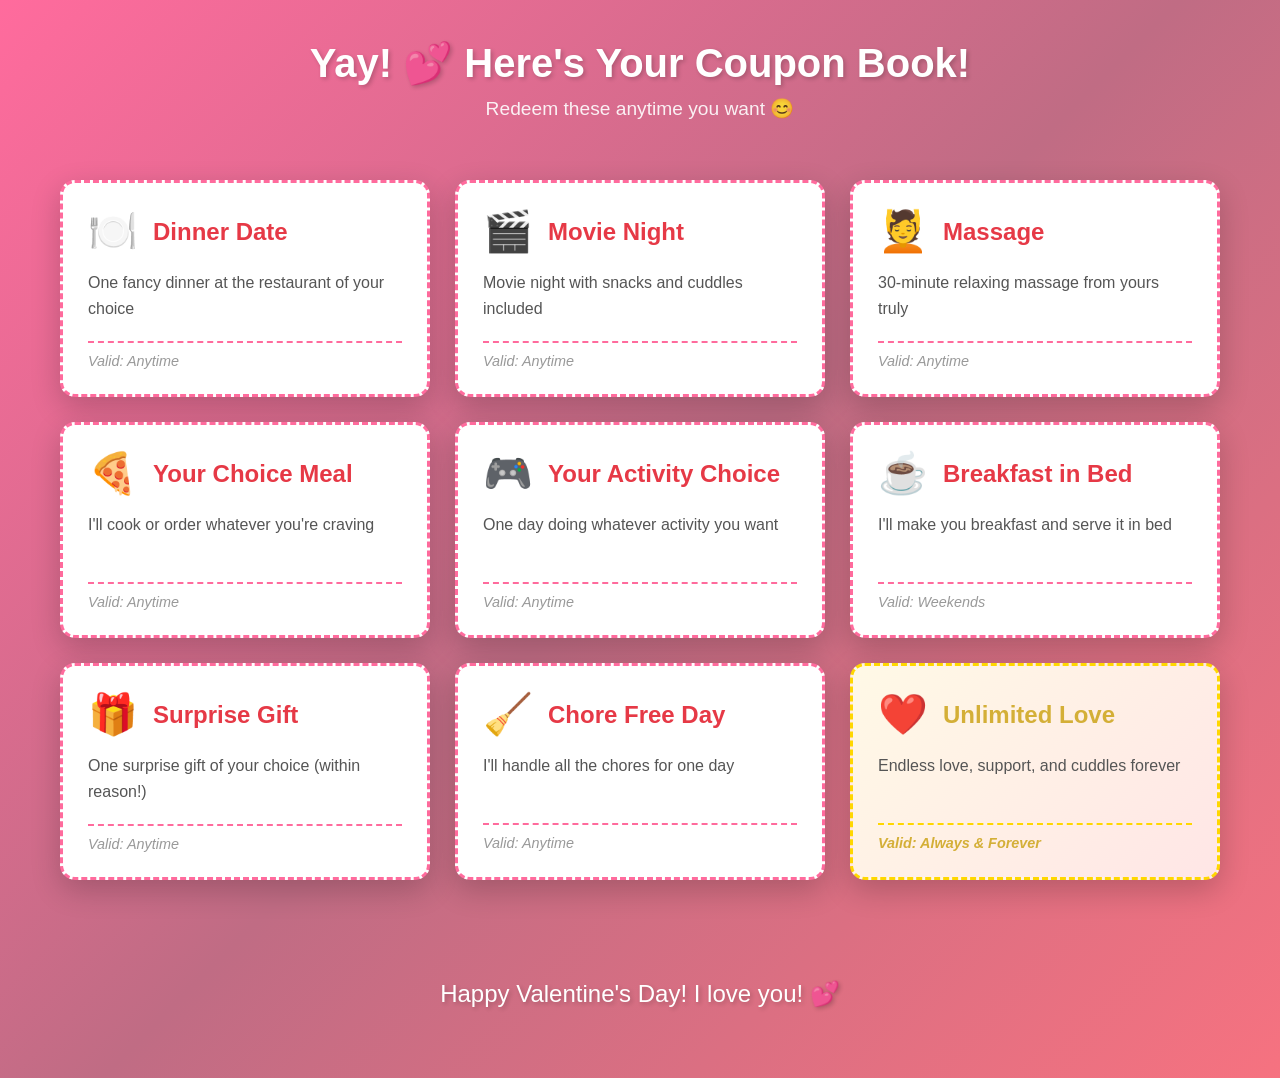
==== coupons.html @ fb4bc297 "Initial commit: Valentine's Day website with coupon book" ====
<!DOCTYPE html>
<html lang="en">
<head>
    <meta charset="UTF-8">
    <meta name="viewport" content="width=device-width, initial-scale=1.0">
    <title>Your Valentine's Coupon Book 💕</title>
    <link rel="stylesheet" href="coupon-styles.css">
</head>
<body>
    <div class="header">
        <h1>Yay! 💕 Here's Your Coupon Book!</h1>
        <p class="subtitle">Redeem these anytime you want 😊</p>
    </div>

    <div class="coupon-container">
        <div class="coupon">
            <div class="coupon-header">
                <span class="coupon-icon">🍽️</span>
                <h2>Dinner Date</h2>
            </div>
            <p class="coupon-description">One fancy dinner at the restaurant of your choice</p>
            <div class="coupon-footer">Valid: Anytime</div>
        </div>

        <div class="coupon">
            <div class="coupon-header">
                <span class="coupon-icon">🎬</span>
                <h2>Movie Night</h2>
            </div>
            <p class="coupon-description">Movie night with snacks and cuddles included</p>
            <div class="coupon-footer">Valid: Anytime</div>
        </div>

        <div class="coupon">
            <div class="coupon-header">
                <span class="coupon-icon">💆</span>
                <h2>Massage</h2>
            </div>
            <p class="coupon-description">30-minute relaxing massage from yours truly</p>
            <div class="coupon-footer">Valid: Anytime</div>
        </div>

        <div class="coupon">
            <div class="coupon-header">
                <span class="coupon-icon">🍕</span>
                <h2>Your Choice Meal</h2>
            </div>
            <p class="coupon-description">I'll cook or order whatever you're craving</p>
            <div class="coupon-footer">Valid: Anytime</div>
        </div>

        <div class="coupon">
            <div class="coupon-header">
                <span class="coupon-icon">🎮</span>
                <h2>Your Activity Choice</h2>
            </div>
            <p class="coupon-description">One day doing whatever activity you want</p>
            <div class="coupon-footer">Valid: Anytime</div>
        </div>

        <div class="coupon">
            <div class="coupon-header">
                <span class="coupon-icon">☕</span>
                <h2>Breakfast in Bed</h2>
            </div>
            <p class="coupon-description">I'll make you breakfast and serve it in bed</p>
            <div class="coupon-footer">Valid: Weekends</div>
        </div>

        <div class="coupon">
            <div class="coupon-header">
                <span class="coupon-icon">🎁</span>
                <h2>Surprise Gift</h2>
            </div>
            <p class="coupon-description">One surprise gift of your choice (within reason!)</p>
            <div class="coupon-footer">Valid: Anytime</div>
        </div>

        <div class="coupon">
            <div class="coupon-header">
                <span class="coupon-icon">🧹</span>
                <h2>Chore Free Day</h2>
            </div>
            <p class="coupon-description">I'll handle all the chores for one day</p>
            <div class="coupon-footer">Valid: Anytime</div>
        </div>

        <div class="coupon special-coupon">
            <div class="coupon-header">
                <span class="coupon-icon">❤️</span>
                <h2>Unlimited Love</h2>
            </div>
            <p class="coupon-description">Endless love, support, and cuddles forever</p>
            <div class="coupon-footer">Valid: Always & Forever</div>
        </div>
    </div>

    <div class="footer-message">
        <p>Happy Valentine's Day! I love you! 💕</p>
    </div>
</body>
</html>
---- coupon-styles.css ----
* {
    margin: 0;
    padding: 0;
    box-sizing: border-box;
}

body {
    font-family: 'Segoe UI', Tahoma, Geneva, Verdana, sans-serif;
    background: linear-gradient(135deg, #ff6b9d 0%, #c06c84 50%, #f67280 100%);
    min-height: 100vh;
    padding: 40px 20px;
}

.header {
    text-align: center;
    color: white;
    margin-bottom: 40px;
    animation: fadeInDown 1s ease;
}

@keyframes fadeInDown {
    from {
        opacity: 0;
        transform: translateY(-30px);
    }
    to {
        opacity: 1;
        transform: translateY(0);
    }
}

.header h1 {
    font-size: 2.5rem;
    margin-bottom: 10px;
    text-shadow: 2px 2px 4px rgba(0, 0, 0, 0.2);
}

.subtitle {
    font-size: 1.2rem;
    opacity: 0.9;
}

.coupon-container {
    max-width: 1200px;
    margin: 0 auto;
    display: grid;
    grid-template-columns: repeat(auto-fit, minmax(300px, 1fr));
    gap: 25px;
    padding: 20px;
}

.coupon {
    background: white;
    border-radius: 15px;
    padding: 25px;
    box-shadow: 0 10px 30px rgba(0, 0, 0, 0.2);
    transition: all 0.3s ease;
    animation: fadeInUp 0.8s ease;
    border: 3px dashed #ff6b9d;
    position: relative;
    overflow: hidden;
}

@keyframes fadeInUp {
    from {
        opacity: 0;
        transform: translateY(30px);
    }
    to {
        opacity: 1;
        transform: translateY(0);
    }
}

.coupon:hover {
    transform: translateY(-10px);
    box-shadow: 0 15px 40px rgba(0, 0, 0, 0.3);
}

.coupon::before {
    content: '';
    position: absolute;
    top: 0;
    left: -100%;
    width: 100%;
    height: 100%;
    background: linear-gradient(90deg, transparent, rgba(255, 255, 255, 0.3), transparent);
    transition: left 0.5s;
}

.coupon:hover::before {
    left: 100%;
}

.coupon-header {
    display: flex;
    align-items: center;
    margin-bottom: 15px;
    gap: 15px;
}

.coupon-icon {
    font-size: 2.5rem;
}

.coupon-header h2 {
    color: #e63946;
    font-size: 1.5rem;
}

.coupon-description {
    color: #555;
    font-size: 1rem;
    line-height: 1.6;
    margin-bottom: 20px;
    min-height: 50px;
}

.coupon-footer {
    color: #999;
    font-size: 0.9rem;
    font-style: italic;
    border-top: 2px dashed #ff6b9d;
    padding-top: 10px;
}

.special-coupon {
    border: 3px dashed gold;
    background: linear-gradient(135deg, #fff9e6 0%, #ffe6e6 100%);
}

.special-coupon .coupon-header h2 {
    color: #d4af37;
}

.special-coupon .coupon-footer {
    border-top: 2px dashed gold;
    color: #d4af37;
    font-weight: bold;
}

.footer-message {
    text-align: center;
    margin-top: 50px;
    padding: 30px;
}

.footer-message p {
    color: white;
    font-size: 1.5rem;
    text-shadow: 2px 2px 4px rgba(0, 0, 0, 0.2);
    animation: pulse 2s infinite;
}

@keyframes pulse {
    0%, 100% {
        transform: scale(1);
    }
    50% {
        transform: scale(1.05);
    }
}

/* Responsive design */
@media (max-width: 768px) {
    .header h1 {
        font-size: 1.8rem;
    }
    
    .subtitle {
        font-size: 1rem;
    }
    
    .coupon-container {
        grid-template-columns: 1fr;
        padding: 10px;
    }
    
    .footer-message p {
        font-size: 1.2rem;
    }
}
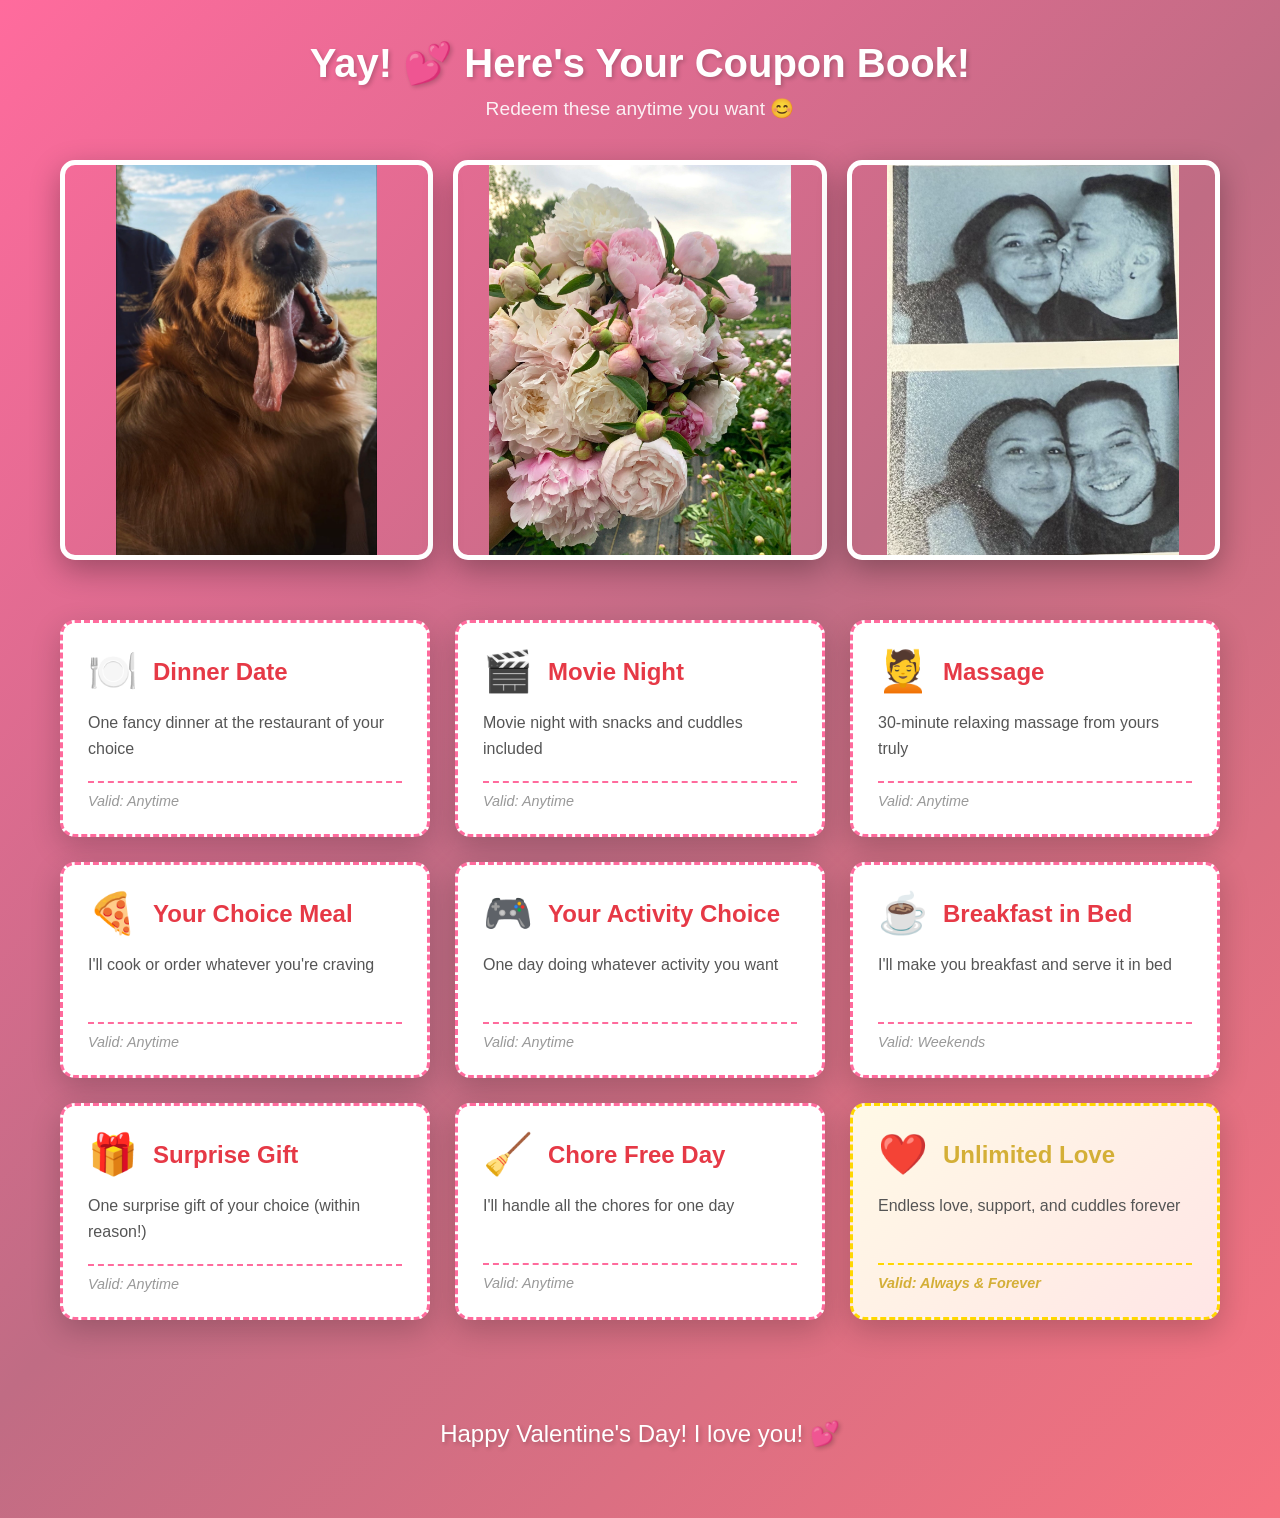
==== commit f879e7b1: "Add photos and 'Are you sure?' page with improved gallery styling" ====
--- a/coupons.html
+++ b/coupons.html
@@ -10,6 +10,12 @@
     <div class="header">
         <h1>Yay! 💕 Here's Your Coupon Book!</h1>
         <p class="subtitle">Redeem these anytime you want 😊</p>
+    </div>
+
+    <div class="photo-gallery">
+        <img src="IMG_3608.jpeg" alt="Memory 1" class="gallery-image">
+        <img src="IMG_2764.jpeg" alt="Memory 2" class="gallery-image">
+        <img src="IMG_3318.jpeg" alt="Memory 3" class="gallery-image">
     </div>
 
     <div class="coupon-container">
--- a/coupon-styles.css
+++ b/coupon-styles.css
@@ -38,6 +38,32 @@
 .subtitle {
     font-size: 1.2rem;
     opacity: 0.9;
+}
+
+.photo-gallery {
+    max-width: 1200px;
+    margin: 0 auto 40px auto;
+    display: grid;
+    grid-template-columns: repeat(auto-fit, minmax(250px, 1fr));
+    gap: 20px;
+    padding: 0 20px;
+    animation: fadeInUp 1s ease;
+}
+
+.gallery-image {
+    width: 100%;
+    height: auto;
+    max-height: 400px;
+    object-fit: contain;
+    border-radius: 15px;
+    box-shadow: 0 10px 30px rgba(0, 0, 0, 0.3);
+    border: 5px solid white;
+    transition: transform 0.3s ease, box-shadow 0.3s ease;
+}
+
+.gallery-image:hover {
+    transform: scale(1.05);
+    box-shadow: 0 15px 40px rgba(0, 0, 0, 0.4);
 }
 
 .coupon-container {
